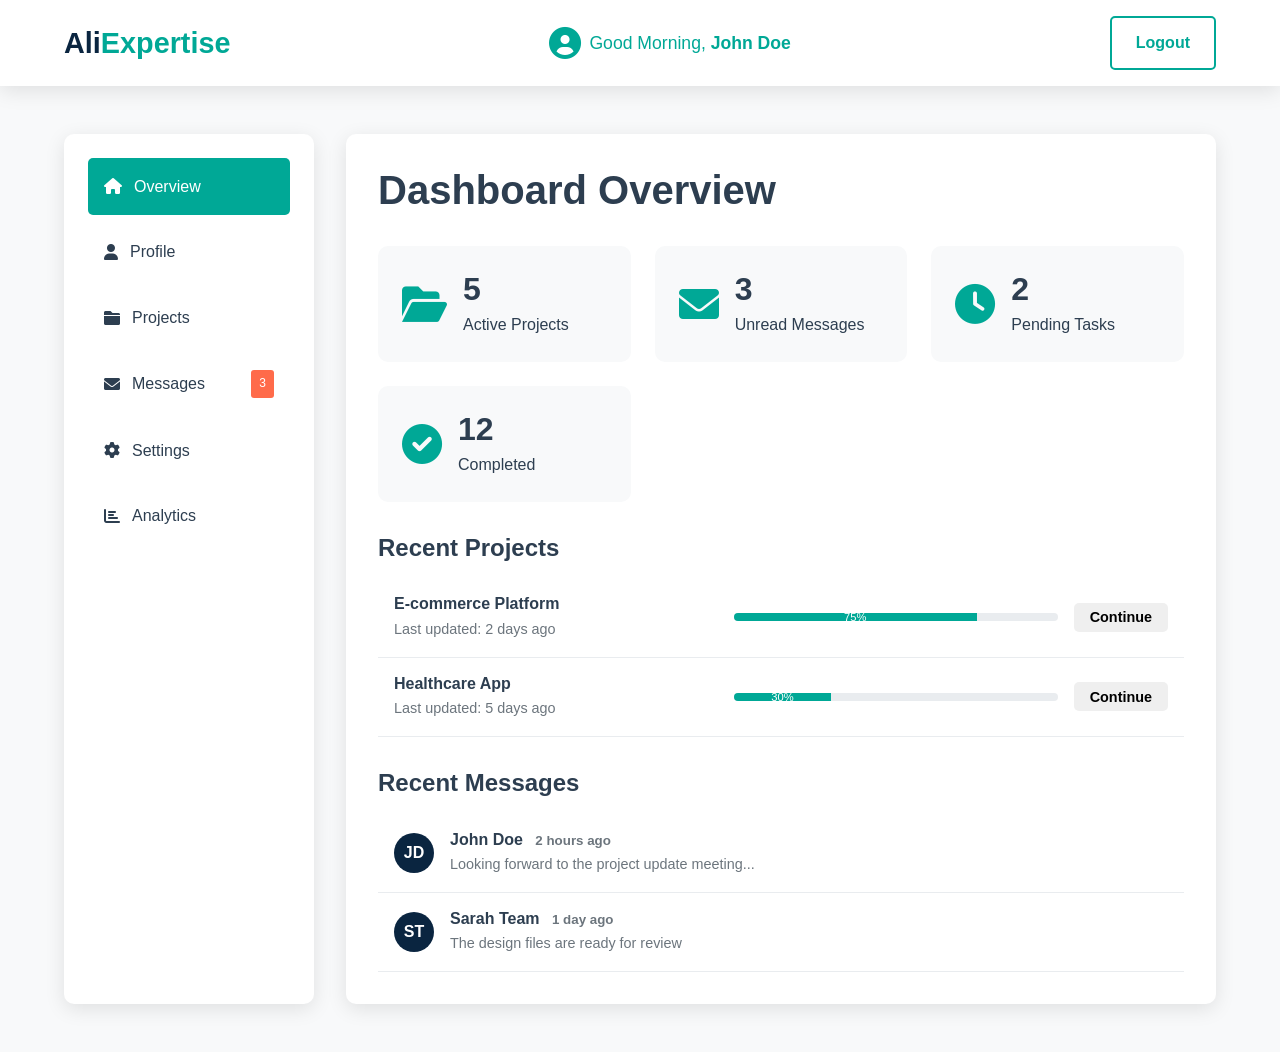
==== dashboard.html @ d77c8ced "Add files via upload" ====
<!DOCTYPE html>
<html lang="en">
<head>
    <meta charset="UTF-8">
    <meta name="viewport" content="width=device-width, initial-scale=1.0">
    <title>Dashboard - ethioExpertise</title>
    <link rel="stylesheet" href="css/style.css">
    <link rel="stylesheet" href="https://cdnjs.cloudflare.com/ajax/libs/font-awesome/6.0.0/css/all.min.css">
</head>
<body>
    <!-- Dashboard Navigation -->
    <nav class="navbar dashboard-nav">
        <div class="container">
            <div class="logo">
                <a href="index.html">Ali<span>Expertise</span></a>
            </div>
            <div class="welcome-user">
                <i class="fas fa-user-circle"></i>
                <span>Welcome, <strong id="displayName">John Doe</strong></span>
            </div>
            <div class="nav-buttons">
                <a href="login.html" class="btn btn-outline" onclick="logout()">Logout</a>
            </div>
        </div>
    </nav>

    <!-- Dashboard Section -->
    <section class="dashboard">
        <div class="container">
            <div class="dashboard-grid">
                <!-- Sidebar -->
                <div class="dashboard-sidebar">
                    <ul>
                        <li class="active" onclick="switchDashboardTab('overview')"><i class="fas fa-home"></i> Overview</li>
                        <li onclick="switchDashboardTab('profile')"><i class="fas fa-user"></i> Profile</li>
                        <li onclick="switchDashboardTab('projects')"><i class="fas fa-folder"></i> Projects</li>
                        <li onclick="switchDashboardTab('messages')"><i class="fas fa-envelope"></i> Messages <span class="badge">3</span></li>
                        <li onclick="switchDashboardTab('settings')"><i class="fas fa-cog"></i> Settings</li>
                        <li onclick="switchDashboardTab('analytics')"><i class="fas fa-chart-bar"></i> Analytics</li>
                    </ul>
                </div>

                <!-- Main Content -->
                <div class="dashboard-main">
                    <!-- Overview Tab -->
                    <div id="overview-tab" class="dashboard-tab active">
                        <h2>Dashboard Overview</h2>
                        
                        <div class="stats-cards">
                            <div class="stat-card">
                                <i class="fas fa-folder-open"></i>
                                <div>
                                    <h3>5</h3>
                                    <p>Active Projects</p>
                                </div>
                            </div>
                            <div class="stat-card">
                                <i class="fas fa-envelope"></i>
                                <div>
                                    <h3>3</h3>
                                    <p>Unread Messages</p>
                                </div>
                            </div>
                            <div class="stat-card">
                                <i class="fas fa-clock"></i>
                                <div>
                                    <h3>2</h3>
                                    <p>Pending Tasks</p>
                                </div>
                            </div>
                            <div class="stat-card">
                                <i class="fas fa-check-circle"></i>
                                <div>
                                    <h3>12</h3>
                                    <p>Completed</p>
                                </div>
                            </div>
                        </div>

                        <div class="recent-projects">
                            <h3>Recent Projects</h3>
                            <div class="project-item">
                                <div class="project-info">
                                    <h4>E-commerce Platform</h4>
                                    <p>Last updated: 2 days ago</p>
                                </div>
                                <div class="progress">
                                    <div class="progress-bar" style="width: 75%">75%</div>
                                </div>
                                <button class="btn btn-small">Continue</button>
                            </div>
                            <div class="project-item">
                                <div class="project-info">
                                    <h4>Healthcare App</h4>
                                    <p>Last updated: 5 days ago</p>
                                </div>
                                <div class="progress">
                                    <div class="progress-bar" style="width: 30%">30%</div>
                                </div>
                                <button class="btn btn-small">Continue</button>
                            </div>
                        </div>

                        <div class="recent-messages">
                            <h3>Recent Messages</h3>
                            <div class="message-item">
                                <div class="message-avatar">JD</div>
                                <div class="message-content">
                                    <h4>John Doe <small>2 hours ago</small></h4>
                                    <p>Looking forward to the project update meeting...</p>
                                </div>
                            </div>
                            <div class="message-item">
                                <div class="message-avatar">ST</div>
                                <div class="message-content">
                                    <h4>Sarah Team <small>1 day ago</small></h4>
                                    <p>The design files are ready for review</p>
                                </div>
                            </div>
                        </div>
                    </div>

                    <!-- Profile Tab -->
                    <div id="profile-tab" class="dashboard-tab">
                        <h2>My Profile</h2>
                        <div class="profile-form">
                            <div class="form-group">
                                <label>Full Name</label>
                                <input type="text" value="John Doe" readonly>
                            </div>
                            <div class="form-group">
                                <label>Email</label>
                                <input type="email" value="john.doe@example.com" readonly>
                            </div>
                            <div class="form-group">
                                <label>Company</label>
                                <input type="text" value="TechStart Inc.">
                            </div>
                            <div class="form-group">
                                <label>Phone</label>
                                <input type="tel" value="+1 234 567 890">
                            </div>
                            <button class="btn btn-primary">Update Profile</button>
                        </div>
                    </div>
                </div>
            </div>
        </div>
    </section>

    <script src="js/main.js"></script>
</body>
</html>
---- css/style.css ----
/* ===== RESET & BASE ===== */
* {
    margin: 0;
    padding: 0;
    box-sizing: border-box;
}

:root {
    --primary: #0A2540;
    --secondary: #00A896;
    --accent: #FF6B4A;
    --light: #F8F9FA;
    --dark: #2D3E50;
    --white: #FFFFFF;
    --gray: #6C757D;
    --light-gray: #E9ECEF;
    --shadow: 0 5px 20px rgba(0,0,0,0.1);
    --transition: all 0.3s ease;
}

body {
    font-family: 'Segoe UI', Tahoma, Geneva, Verdana, sans-serif;
    color: var(--dark);
    line-height: 1.6;
    overflow-x: hidden;
}

.container {
    width: 90%;
    max-width: 1200px;
    margin: 0 auto;
}

/* ===== TYPOGRAPHY ===== */
h1, h2, h3, h4 {
    font-weight: 700;
    line-height: 1.2;
}

h1 { font-size: 3rem; }
h2 { font-size: 2.5rem; margin-bottom: 1.5rem; }
h3 { font-size: 1.5rem; margin-bottom: 1rem; }

span {
    color: var(--secondary);
}

.section-header {
    text-align: center;
    margin-bottom: 3rem;
}

.section-header p {
    color: var(--gray);
    font-size: 1.1rem;
}

/* ===== BUTTONS ===== */
.btn {
    display: inline-block;
    padding: 0.75rem 1.5rem;
    border-radius: 5px;
    text-decoration: none;
    font-weight: 600;
    transition: var(--transition);
    cursor: pointer;
    border: none;
    font-size: 1rem;
}

.btn-primary {
    background: var(--secondary);
    color: var(--white);
}

.btn-primary:hover {
    background: #008f7a;
    transform: translateY(-2px);
}

.btn-outline {
    border: 2px solid var(--secondary);
    color: var(--secondary);
    background: transparent;
}

.btn-outline:hover {
    background: var(--secondary);
    color: var(--white);
}

.btn-large {
    padding: 1rem 2rem;
    font-size: 1.1rem;
}

.btn-block {
    width: 100%;
    text-align: center;
}

.btn-small {
    padding: 0.4rem 1rem;
    font-size: 0.9rem;
}

/* ===== NAVIGATION ===== */
.navbar {
    background: var(--primary);
    padding: 1rem 0;
    position: sticky;
    top: 0;
    z-index: 1000;
    box-shadow: var(--shadow);
}

.navbar .container {
    display: flex;
    justify-content: space-between;
    align-items: center;
}

.logo a {
    color: var(--white);
    text-decoration: none;
    font-size: 1.8rem;
    font-weight: 700;
}

.logo span {
    color: var(--secondary);
}

.nav-menu {
    display: flex;
    list-style: none;
    gap: 2rem;
}

.nav-menu a {
    color: var(--white);
    text-decoration: none;
    font-weight: 500;
    transition: var(--transition);
}

.nav-menu a:hover,
.nav-menu a.active {
    color: var(--secondary);
}

.nav-buttons {
    display: flex;
    gap: 1rem;
}

.hamburger {
    display: none;
    flex-direction: column;
    cursor: pointer;
}

.hamburger span {
    width: 25px;
    height: 3px;
    background: var(--white);
    margin: 2px 0;
    transition: var(--transition);
}

/* ===== HERO SECTION ===== */
.hero {
    padding: 4rem 0;
    background: linear-gradient(135deg, #f5f7fa 0%, #c3cfe2 100%);
}

.hero .container {
    display: grid;
    grid-template-columns: 1fr 1fr;
    gap: 4rem;
    align-items: center;
}

.hero-content h1 {
    margin-bottom: 1.5rem;
}

.hero-content p {
    font-size: 1.2rem;
    color: var(--gray);
    margin-bottom: 2rem;
}

.hero-buttons {
    display: flex;
    gap: 1rem;
}

.hero-image {
    position: relative;
    height: 400px;
}

.shape {
    width: 300px;
    height: 300px;
    background: linear-gradient(135deg, var(--secondary), var(--primary));
    border-radius: 30% 70% 70% 30% / 30% 30% 70% 70%;
    animation: float 6s ease-in-out infinite;
}

@keyframes float {
    0%, 100% { transform: translateY(0) rotate(0deg); }
    50% { transform: translateY(-20px) rotate(5deg); }
}

/* ===== SERVICES SECTION ===== */
.services {
    padding: 5rem 0;
    background: var(--white);
}

.services-grid {
    display: grid;
    grid-template-columns: repeat(auto-fit, minmax(250px, 1fr));
    gap: 2rem;
}

.service-card {
    background: var(--white);
    padding: 2rem;
    border-radius: 10px;
    box-shadow: var(--shadow);
    transition: var(--transition);
    text-align: center;
}

.service-card:hover {
    transform: translateY(-10px);
}

.service-card .icon {
    width: 70px;
    height: 70px;
    background: var(--secondary);
    color: var(--white);
    border-radius: 50%;
    display: flex;
    align-items: center;
    justify-content: center;
    margin: 0 auto 1.5rem;
    font-size: 1.8rem;
}

.service-card h3 {
    margin-bottom: 1rem;
}

.service-card p {
    color: var(--gray);
    margin-bottom: 1.5rem;
}

.read-more {
    color: var(--secondary);
    text-decoration: none;
    font-weight: 600;
    display: inline-flex;
    align-items: center;
    gap: 0.5rem;
}

/* ===== FEATURED PROJECTS ===== */
.featured-projects {
    padding: 5rem 0;
    background: var(--light);
}

.projects-grid {
    display: grid;
    grid-template-columns: repeat(auto-fit, minmax(300px, 1fr));
    gap: 2rem;
}

.project-card {
    height: 300px;
    border-radius: 10px;
    overflow: hidden;
    position: relative;
    cursor: pointer;
}

.project-image {
    width: 100%;
    height: 100%;
    position: relative;
}

.overlay {
    position: absolute;
    top: 0;
    left: 0;
    width: 100%;
    height: 100%;
    background: rgba(10, 37, 64, 0.9);
    display: flex;
    flex-direction: column;
    justify-content: center;
    align-items: center;
    color: var(--white);
    opacity: 0;
    transition: var(--transition);
    padding: 2rem;
    text-align: center;
}

.project-card:hover .overlay {
    opacity: 1;
}

/* ===== TESTIMONIALS ===== */
.testimonials {
    padding: 5rem 0;
    background: var(--white);
}

.testimonials-slider {
    max-width: 800px;
    margin: 0 auto;
    position: relative;
}

.testimonial-card {
    display: none;
    text-align: center;
    padding: 2rem;
}

.testimonial-card.active {
    display: block;
    animation: fadeIn 0.5s ease;
}

@keyframes fadeIn {
    from { opacity: 0; transform: translateY(20px); }
    to { opacity: 1; transform: translateY(0); }
}

.quote {
    font-size: 3rem;
    color: var(--secondary);
    margin-bottom: 1rem;
}

.testimonial-card p {
    font-size: 1.2rem;
    font-style: italic;
    margin-bottom: 2rem;
}

.client {
    display: flex;
    align-items: center;
    justify-content: center;
    gap: 1rem;
}

.client-avatar {
    width: 60px;
    height: 60px;
    background: var(--primary);
    color: var(--white);
    border-radius: 50%;
    display: flex;
    align-items: center;
    justify-content: center;
    font-weight: 700;
    font-size: 1.2rem;
}

.client-info h4 {
    margin-bottom: 0.2rem;
}

.client-info p {
    margin: 0;
    font-size: 0.9rem;
}

.slider-dots {
    text-align: center;
    margin-top: 2rem;
}

.dot {
    display: inline-block;
    width: 12px;
    height: 12px;
    background: var(--light-gray);
    border-radius: 50%;
    margin: 0 5px;
    cursor: pointer;
    transition: var(--transition);
}

.dot.active {
    background: var(--secondary);
    transform: scale(1.3);
}

/* ===== FOOTER ===== */
footer {
    background: var(--primary);
    color: var(--white);
    padding: 4rem 0 2rem;
}

.footer-content {
    display: grid;
    grid-template-columns: repeat(auto-fit, minmax(200px, 1fr));
    gap: 3rem;
    margin-bottom: 3rem;
}

.footer-section h3,
.footer-section h4 {
    color: var(--white);
    margin-bottom: 1.5rem;
}

.footer-section p {
    color: var(--light-gray);
    margin-bottom: 1.5rem;
}

.social-links {
    display: flex;
    gap: 1rem;
}

.social-links a {
    color: var(--white);
    font-size: 1.2rem;
    transition: var(--transition);
}

.social-links a:hover {
    color: var(--secondary);
    transform: translateY(-3px);
}

.footer-section ul {
    list-style: none;
}

.footer-section ul li {
    margin-bottom: 0.75rem;
}

.footer-section ul a {
    color: var(--light-gray);
    text-decoration: none;
    transition: var(--transition);
}

.footer-section ul a:hover {
    color: var(--secondary);
    padding-left: 5px;
}

.contact-info li {
    display: flex;
    align-items: center;
    gap: 0.75rem;
    color: var(--light-gray);
}

.footer-bottom {
    text-align: center;
    padding-top: 2rem;
    border-top: 1px solid rgba(255,255,255,0.1);
    color: var(--light-gray);
}

/* ===== AUTH PAGES (LOGIN/SIGNUP) ===== */
.auth-section {
    min-height: 80vh;
    display: flex;
    align-items: center;
    padding: 4rem 0;
    background: linear-gradient(135deg, #667eea 0%, #764ba2 100%);
}

.auth-container {
    max-width: 500px;
    margin: 0 auto;
    background: var(--white);
    border-radius: 10px;
    box-shadow: var(--shadow);
    overflow: hidden;
}

.auth-tabs {
    display: flex;
    border-bottom: 1px solid var(--light-gray);
}

.tab-btn {
    flex: 1;
    padding: 1rem;
    background: none;
    border: none;
    font-size: 1.1rem;
    font-weight: 600;
    cursor: pointer;
    transition: var(--transition);
}

.tab-btn.active {
    background: var(--secondary);
    color: var(--white);
}

.auth-form {
    padding: 2rem;
    display: none;
}

.auth-form.active {
    display: block;
}

.auth-form h2 {
    text-align: center;
    margin-bottom: 0.5rem;
}

.auth-form p {
    text-align: center;
    color: var(--gray);
    margin-bottom: 2rem;
}

.form-group {
    margin-bottom: 1.5rem;
}

.form-group label {
    display: block;
    margin-bottom: 0.5rem;
    font-weight: 500;
}

.form-group input,
.form-group textarea,
.form-group select {
    width: 100%;
    padding: 0.75rem;
    border: 1px solid var(--light-gray);
    border-radius: 5px;
    font-size: 1rem;
    transition: var(--transition);
}

.form-group input:focus,
.form-group textarea:focus {
    outline: none;
    border-color: var(--secondary);
}

.password-input {
    position: relative;
}

.toggle-password {
    position: absolute;
    right: 1rem;
    top: 50%;
    transform: translateY(-50%);
    cursor: pointer;
    color: var(--gray);
}

.form-options {
    display: flex;
    justify-content: space-between;
    align-items: center;
    margin-bottom: 1.5rem;
}

.checkbox {
    display: flex;
    align-items: center;
    gap: 0.5rem;
    cursor: pointer;
}

.forgot-link {
    color: var(--secondary);
    text-decoration: none;
}

.social-login {
    margin-top: 2rem;
    text-align: center;
}

.social-login p {
    margin-bottom: 1rem;
    position: relative;
}

.social-login p::before,
.social-login p::after {
    content: '';
    position: absolute;
    top: 50%;
    width: 30%;
    height: 1px;
    background: var(--light-gray);
}

.social-login p::before {
    left: 0;
}

.social-login p::after {
    right: 0;
}

.social-buttons {
    display: flex;
    gap: 1rem;
}

.social-btn {
    flex: 1;
    padding: 0.75rem;
    border-radius: 5px;
    text-decoration: none;
    color: var(--white);
    display: flex;
    align-items: center;
    justify-content: center;
    gap: 0.5rem;
    transition: var(--transition);
}

.social-btn.google { background: #DB4437; }
.social-btn.facebook { background: #4267B2; }
.social-btn.linkedin { background: #0077B5; }

.social-btn:hover {
    opacity: 0.9;
    transform: translateY(-2px);
}

/* ===== CONTACT PAGE ===== */
.page-header {
    background: linear-gradient(135deg, var(--primary), var(--dark));
    color: var(--white);
    padding: 4rem 0;
    text-align: center;
}

.page-header h1 {
    margin-bottom: 1rem;
}

.contact-section {
    padding: 5rem 0;
}

.contact-grid {
    display: grid;
    grid-template-columns: 1fr 1fr;
    gap: 3rem;
    margin-bottom: 3rem;
}

.contact-form {
    background: var(--white);
    padding: 2rem;
    border-radius: 10px;
    box-shadow: var(--shadow);
}

.contact-info .info-card {
    display: flex;
    align-items: center;
    gap: 1.5rem;
    padding: 1.5rem;
    background: var(--white);
    border-radius: 10px;
    margin-bottom: 1rem;
    box-shadow: var(--shadow);
}

.info-card i {
    font-size: 2rem;
    color: var(--secondary);
}

.info-card h3 {
    margin-bottom: 0.25rem;
}

.info-card p {
    color: var(--gray);
}

.social-info {
    margin-top: 2rem;
}

.social-info .social-links {
    gap: 1rem;
}

.social-info .social-links a {
    width: 40px;
    height: 40px;
    background: var(--secondary);
    color: var(--white);
    border-radius: 50%;
    display: flex;
    align-items: center;
    justify-content: center;
    font-size: 1.2rem;
}

.map-section {
    margin-top: 3rem;
}

.map-section h2 {
    margin-bottom: 1.5rem;
}

.map-container {
    border-radius: 10px;
    overflow: hidden;
    box-shadow: var(--shadow);
}

/* ===== FAQ SECTION ===== */
.faq {
    padding: 5rem 0;
    background: var(--light);
}

.faq-grid {
    max-width: 800px;
    margin: 0 auto;
}

.faq-item {
    background: var(--white);
    border-radius: 5px;
    margin-bottom: 1rem;
    box-shadow: var(--shadow);
    overflow: hidden;
}

.faq-question {
    padding: 1.5rem;
    display: flex;
    justify-content: space-between;
    align-items: center;
    cursor: pointer;
    transition: var(--transition);
}

.faq-question:hover {
    background: var(--light-gray);
}

.faq-question h3 {
    margin: 0;
}

.faq-answer {
    padding: 0 1.5rem;
    max-height: 0;
    overflow: hidden;
    transition: var(--transition);
}

.faq-item.active .faq-answer {
    padding: 1.5rem;
    max-height: 200px;
    border-top: 1px solid var(--light-gray);
}

.faq-item.active .fa-chevron-down {
    transform: rotate(180deg);
}

/* ===== DASHBOARD ===== */
.dashboard {
    padding: 3rem 0;
    background: var(--light);
    min-height: 80vh;
}

.dashboard-nav {
    background: var(--white);
    box-shadow: var(--shadow);
}

.dashboard-nav .logo a {
    color: var(--primary);
}

.welcome-user {
    display: flex;
    align-items: center;
    gap: 0.5rem;
    font-size: 1.1rem;
}

.welcome-user i {
    font-size: 2rem;
    color: var(--secondary);
}

.dashboard-grid {
    display: grid;
    grid-template-columns: 250px 1fr;
    gap: 2rem;
}

.dashboard-sidebar {
    background: var(--white);
    border-radius: 10px;
    padding: 1.5rem;
    box-shadow: var(--shadow);
}

.dashboard-sidebar ul {
    list-style: none;
}

.dashboard-sidebar li {
    padding: 1rem;
    border-radius: 5px;
    margin-bottom: 0.5rem;
    cursor: pointer;
    display: flex;
    align-items: center;
    gap: 0.75rem;
    transition: var(--transition);
}

.dashboard-sidebar li:hover,
.dashboard-sidebar li.active {
    background: var(--secondary);
    color: var(--white);
}

.badge {
    background: var(--accent);
    color: var(--white);
    padding: 0.25rem 0.5rem;
    border-radius: 3px;
    font-size: 0.75rem;
    margin-left: auto;
}

.dashboard-main {
    background: var(--white);
    border-radius: 10px;
    padding: 2rem;
    box-shadow: var(--shadow);
}

.dashboard-tab {
    display: none;
}

.dashboard-tab.active {
    display: block;
}

.stats-cards {
    display: grid;
    grid-template-columns: repeat(auto-fit, minmax(200px, 1fr));
    gap: 1.5rem;
    margin: 2rem 0;
}

.stat-card {
    background: var(--light);
    padding: 1.5rem;
    border-radius: 10px;
    display: flex;
    align-items: center;
    gap: 1rem;
}

.stat-card i {
    font-size: 2.5rem;
    color: var(--secondary);
}

.stat-card h3 {
    font-size: 2rem;
    margin-bottom: 0.25rem;
}

.recent-projects,
.recent-messages {
    margin-top: 2rem;
}

.project-item {
    display: flex;
    align-items: center;
    gap: 1rem;
    padding: 1rem;
    border-bottom: 1px solid var(--light-gray);
}

.project-info {
    flex: 1;
}

.project-info h4 {
    margin-bottom: 0.25rem;
}

.project-info p {
    color: var(--gray);
    font-size: 0.9rem;
}

.progress {
    flex: 1;
    height: 8px;
    background: var(--light-gray);
    border-radius: 4px;
    overflow: hidden;
}

.progress-bar {
    height: 100%;
    background: var(--secondary);
    color: white;
    font-size: 0.7rem;
    line-height: 8px;
    text-align: center;
}

.message-item {
    display: flex;
    align-items: center;
    gap: 1rem;
    padding: 1rem;
    border-bottom: 1px solid var(--light-gray);
}

.message-avatar {
    width: 40px;
    height: 40px;
    background: var(--primary);
    color: var(--white);
    border-radius: 50%;
    display: flex;
    align-items: center;
    justify-content: center;
    font-weight: 700;
}

.message-content {
    flex: 1;
}

.message-content h4 {
    margin-bottom: 0.25rem;
    font-size: 1rem;
}

.message-content small {
    color: var(--gray);
    margin-left: 0.5rem;
}

.message-content p {
    color: var(--gray);
    font-size: 0.9rem;
}

/* ===== RESPONSIVE DESIGN ===== */
@media (max-width: 992px) {
    h1 { font-size: 2.5rem; }
    h2 { font-size: 2rem; }
    
    .hero .container {
        grid-template-columns: 1fr;
        text-align: center;
    }
    
    .hero-buttons {
        justify-content: center;
    }
    
    .hero-image {
        display: none;
    }
}

@media (max-width: 768px) {
    .nav-menu,
    .nav-buttons {
        display: none;
    }
    
    .hamburger {
        display: flex;
    }
    
    .nav-menu.active {
        display: flex;
        flex-direction: column;
        position: absolute;
        top: 100%;
        left: 0;
        width: 100%;
        background: var(--primary);
        padding: 2rem;
        text-align: center;
    }
    
    .contact-grid {
        grid-template-columns: 1fr;
    }
    
    .dashboard-grid {
        grid-template-columns: 1fr;
    }
    
    .footer-content {
        grid-template-columns: 1fr;
        text-align: center;
    }
    
    .social-links {
        justify-content: center;
    }
}

@media (max-width: 576px) {
    h1 { font-size: 2rem; }
    h2 { font-size: 1.5rem; }
    
    .hero-buttons {
        flex-direction: column;
    }
    
    .services-grid {
        grid-template-columns: 1fr;
    }
}
/* ===== SERVICES PAGE ADDITIONAL STYLES ===== */

.services-overview {
    padding: 5rem 0;
    background: var(--white);
}

.services-intro {
    text-align: center;
    max-width: 800px;
    margin: 0 auto 4rem;
}

.services-intro p {
    font-size: 1.2rem;
    color: var(--gray);
}

.services-detailed-grid {
    display: flex;
    flex-direction: column;
    gap: 3rem;
}

.service-detailed-card {
    display: grid;
    grid-template-columns: 120px 1fr;
    gap: 2rem;
    padding: 2rem;
    background: var(--light);
    border-radius: 10px;
    transition: var(--transition);
}

.service-detailed-card:hover {
    transform: translateX(10px);
    box-shadow: var(--shadow);
}

.service-icon-large {
    width: 120px;
    height: 120px;
    background: var(--secondary);
    color: var(--white);
    border-radius: 50%;
    display: flex;
    align-items: center;
    justify-content: center;
    font-size: 3rem;
}

.service-tags {
    display: flex;
    flex-wrap: wrap;
    gap: 0.5rem;
    margin: 1rem 0;
}

.service-tags span {
    background: var(--primary);
    color: var(--white);
    padding: 0.25rem 1rem;
    border-radius: 20px;
    font-size: 0.9rem;
}

.service-features {
    list-style: none;
    margin: 1.5rem 0;
    display: grid;
    grid-template-columns: repeat(auto-fit, minmax(200px, 1fr));
    gap: 0.75rem;
}

.service-features li {
    display: flex;
    align-items: center;
    gap: 0.5rem;
    color: var(--gray);
}

.service-features i {
    color: var(--secondary);
    font-size: 0.9rem;
}

/* Process Section */
.process-section {
    padding: 5rem 0;
    background: var(--light);
}

.process-steps {
    display: grid;
    grid-template-columns: repeat(auto-fit, minmax(300px, 1fr));
    gap: 2rem;
    margin-top: 3rem;
}

.process-step {
    display: flex;
    align-items: flex-start;
    gap: 1.5rem;
    background: var(--white);
    padding: 2rem;
    border-radius: 10px;
    box-shadow: var(--shadow);
}

.step-number {
    width: 50px;
    height: 50px;
    background: var(--secondary);
    color: var(--white);
    border-radius: 50%;
    display: flex;
    align-items: center;
    justify-content: center;
    font-size: 1.5rem;
    font-weight: 700;
    flex-shrink: 0;
}

.step-content h3 {
    margin-bottom: 0.5rem;
}

.step-content p {
    color: var(--gray);
    margin: 0;
}

/* Pricing Section */
.pricing-section {
    padding: 5rem 0;
    background: var(--white);
}

.pricing-grid {
    display: grid;
    grid-template-columns: repeat(auto-fit, minmax(280px, 1fr));
    gap: 2rem;
    margin-top: 3rem;
}

.pricing-card {
    background: var(--white);
    border: 1px solid var(--light-gray);
    border-radius: 10px;
    padding: 2rem;
    text-align: center;
    transition: var(--transition);
    position: relative;
}

.pricing-card:hover {
    transform: translateY(-10px);
    box-shadow: var(--shadow);
    border-color: transparent;
}

.pricing-card.popular {
    border: 2px solid var(--secondary);
    transform: scale(1.05);
}

.popular-badge {
    position: absolute;
    top: -12px;
    left: 50%;
    transform: translateX(-50%);
    background: var(--secondary);
    color: var(--white);
    padding: 0.25rem 1rem;
    border-radius: 20px;
    font-size: 0.9rem;
    font-weight: 600;
}

.price {
    font-size: 3rem;
    font-weight: 700;
    color: var(--primary);
    margin: 1rem 0;
}

.price-period {
    color: var(--gray);
    margin-bottom: 1.5rem;
}

.price-features {
    list-style: none;
    margin: 2rem 0;
    text-align: left;
}

.price-features li {
    margin-bottom: 0.75rem;
    display: flex;
    align-items: center;
    gap: 0.5rem;
}

.price-features i {
    width: 20px;
}

.price-features .fa-check {
    color: var(--secondary);
}

.price-features .fa-times {
    color: var(--accent);
}

/* CTA Section */
.cta-section {
    padding: 5rem 0;
    background: linear-gradient(135deg, var(--primary), var(--dark));
    color: var(--white);
    text-align: center;
}

.cta-section h2 {
    color: var(--white);
    margin-bottom: 1rem;
}

.cta-section p {
    font-size: 1.2rem;
    margin-bottom: 2rem;
    opacity: 0.9;
}

.cta-section .btn {
    background: var(--white);
    color: var(--primary);
}

.cta-section .btn:hover {
    background: var(--secondary);
    color: var(--white);
}

/* Responsive for services page */
@media (max-width: 768px) {
    .service-detailed-card {
        grid-template-columns: 1fr;
        text-align: center;
    }
    
    .service-icon-large {
        margin: 0 auto;
    }
    
    .service-features {
        grid-template-columns: 1fr;
    }
    
    .pricing-card.popular {
        transform: scale(1);
    }
    
    .process-step {
        flex-direction: column;
        align-items: center;
        text-align: center;
    }
}
/* ===== PORTFOLIO PAGE ADDITIONAL STYLES ===== */

.portfolio-section {
    padding: 5rem 0;
    background: var(--white);
}

/* Filter Buttons */
.portfolio-filter {
    display: flex;
    justify-content: center;
    flex-wrap: wrap;
    gap: 1rem;
    margin-bottom: 3rem;
}

.filter-btn {
    padding: 0.75rem 1.5rem;
    border: 2px solid var(--light-gray);
    background: transparent;
    color: var(--dark);
    font-weight: 600;
    border-radius: 30px;
    cursor: pointer;
    transition: var(--transition);
}

.filter-btn:hover,
.filter-btn.active {
    background: var(--secondary);
    color: var(--white);
    border-color: var(--secondary);
}

/* Portfolio Grid */
.portfolio-grid {
    display: grid;
    grid-template-columns: repeat(auto-fill, minmax(350px, 1fr));
    gap: 2rem;
    margin-bottom: 3rem;
}

.portfolio-item {
    position: relative;
    border-radius: 10px;
    overflow: hidden;
    box-shadow: var(--shadow);
    transition: var(--transition);
}

.portfolio-item:hover {
    transform: translateY(-5px);
}

.portfolio-image {
    position: relative;
    width: 100%;
    height: 300px;
    overflow: hidden;
}

.portfolio-image img {
    width: 100%;
    height: 100%;
    object-fit: cover;
    transition: transform 0.5s ease;
}

.portfolio-item:hover .portfolio-image img {
    transform: scale(1.1);
}

.portfolio-overlay {
    position: absolute;
    top: 0;
    left: 0;
    width: 100%;
    height: 100%;
    background: rgba(10, 37, 64, 0.95);
    display: flex;
    flex-direction: column;
    justify-content: center;
    align-items: center;
    color: var(--white);
    opacity: 0;
    transition: var(--transition);
    padding: 2rem;
    text-align: center;
}

.portfolio-item:hover .portfolio-overlay {
    opacity: 1;
}

.portfolio-overlay h3 {
    color: var(--white);
    margin-bottom: 0.5rem;
    font-size: 1.5rem;
}

.portfolio-overlay p {
    color: var(--secondary);
    margin-bottom: 1.5rem;
    font-weight: 600;
}

.portfolio-links {
    display: flex;
    gap: 1rem;
}

.portfolio-links .btn {
    padding: 0.5rem 1rem;
    font-size: 0.9rem;
}

/* Featured Project */
.featured-project {
    padding: 5rem 0;
    background: var(--light);
}

.featured-card {
    display: grid;
    grid-template-columns: 1fr 1fr;
    gap: 3rem;
    background: var(--white);
    border-radius: 10px;
    overflow: hidden;
    box-shadow: var(--shadow);
}

.featured-image {
    height: 100%;
    min-height: 400px;
}

.featured-image img {
    width: 100%;
    height: 100%;
    object-fit: cover;
}

.featured-content {
    padding: 3rem;
}

.featured-tags {
    display: flex;
    flex-wrap: wrap;
    gap: 0.5rem;
    margin: 1rem 0;
}

.featured-tags span {
    background: var(--secondary);
    color: var(--white);
    padding: 0.25rem 1rem;
    border-radius: 20px;
    font-size: 0.9rem;
}

.featured-features {
    list-style: none;
    margin: 2rem 0;
    display: grid;
    grid-template-columns: repeat(auto-fit, minmax(200px, 1fr));
    gap: 1rem;
}

.featured-features li {
    display: flex;
    align-items: center;
    gap: 0.5rem;
    color: var(--gray);
}

.featured-features i {
    color: var(--secondary);
}

/* Project Stats */
.project-stats {
    padding: 4rem 0;
    background: var(--primary);
    color: var(--white);
}

.project-stats .stats-grid {
    display: grid;
    grid-template-columns: repeat(auto-fit, minmax(200px, 1fr));
    gap: 2rem;
    text-align: center;
}

.stat-box .stat-number {
    font-size: 3rem;
    font-weight: 700;
    color: var(--secondary);
    margin-bottom: 0.5rem;
}

.stat-box p {
    font-size: 1.1rem;
    opacity: 0.9;
}

/* Modal Styles */
.modal {
    display: none;
    position: fixed;
    z-index: 2000;
    left: 0;
    top: 0;
    width: 100%;
    height: 100%;
    background-color: rgba(0,0,0,0.8);
    overflow-y: auto;
}

.modal-content {
    background-color: var(--white);
    margin: 5% auto;
    padding: 2rem;
    border-radius: 10px;
    width: 80%;
    max-width: 800px;
    position: relative;
    animation: modalSlideIn 0.3s ease;
}

@keyframes modalSlideIn {
    from {
        transform: translateY(-50px);
        opacity: 0;
    }
    to {
        transform: translateY(0);
        opacity: 1;
    }
}

.close-modal {
    position: absolute;
    right: 1.5rem;
    top: 1rem;
    font-size: 2rem;
    font-weight: bold;
    color: var(--gray);
    cursor: pointer;
    transition: var(--transition);
}

.close-modal:hover {
    color: var(--accent);
}

.modal-body {
    margin-top: 1.5rem;
}

.modal-body img {
    width: 100%;
    border-radius: 10px;
    margin-bottom: 1.5rem;
}

.modal-body h2 {
    color: var(--primary);
    margin-bottom: 1rem;
}

.modal-info {
    display: grid;
    grid-template-columns: repeat(auto-fit, minmax(150px, 1fr));
    gap: 1rem;
    margin: 1.5rem 0;
    padding: 1.5rem;
    background: var(--light);
    border-radius: 10px;
}

.modal-info-item {
    text-align: center;
}

.modal-info-item i {
    font-size: 1.5rem;
    color: var(--secondary);
    margin-bottom: 0.5rem;
}

.modal-info-item h4 {
    font-size: 1rem;
    color: var(--gray);
    margin-bottom: 0.25rem;
}

.modal-info-item p {
    font-weight: 600;
    color: var(--primary);
}

/* Responsive for portfolio */
@media (max-width: 992px) {
    .featured-card {
        grid-template-columns: 1fr;
    }
    
    .featured-image {
        min-height: 300px;
    }
}

@media (max-width: 768px) {
    .portfolio-grid {
        grid-template-columns: repeat(auto-fill, minmax(280px, 1fr));
    }
    
    .portfolio-filter {
        flex-direction: column;
        align-items: stretch;
    }
    
    .filter-btn {
        width: 100%;
    }
    
    .modal-content {
        width: 95%;
        margin: 10% auto;
        padding: 1.5rem;
    }
}

@media (max-width: 576px) {
    .portfolio-links {
        flex-direction: column;
    }
    
    .featured-content {
        padding: 1.5rem;
    }
}
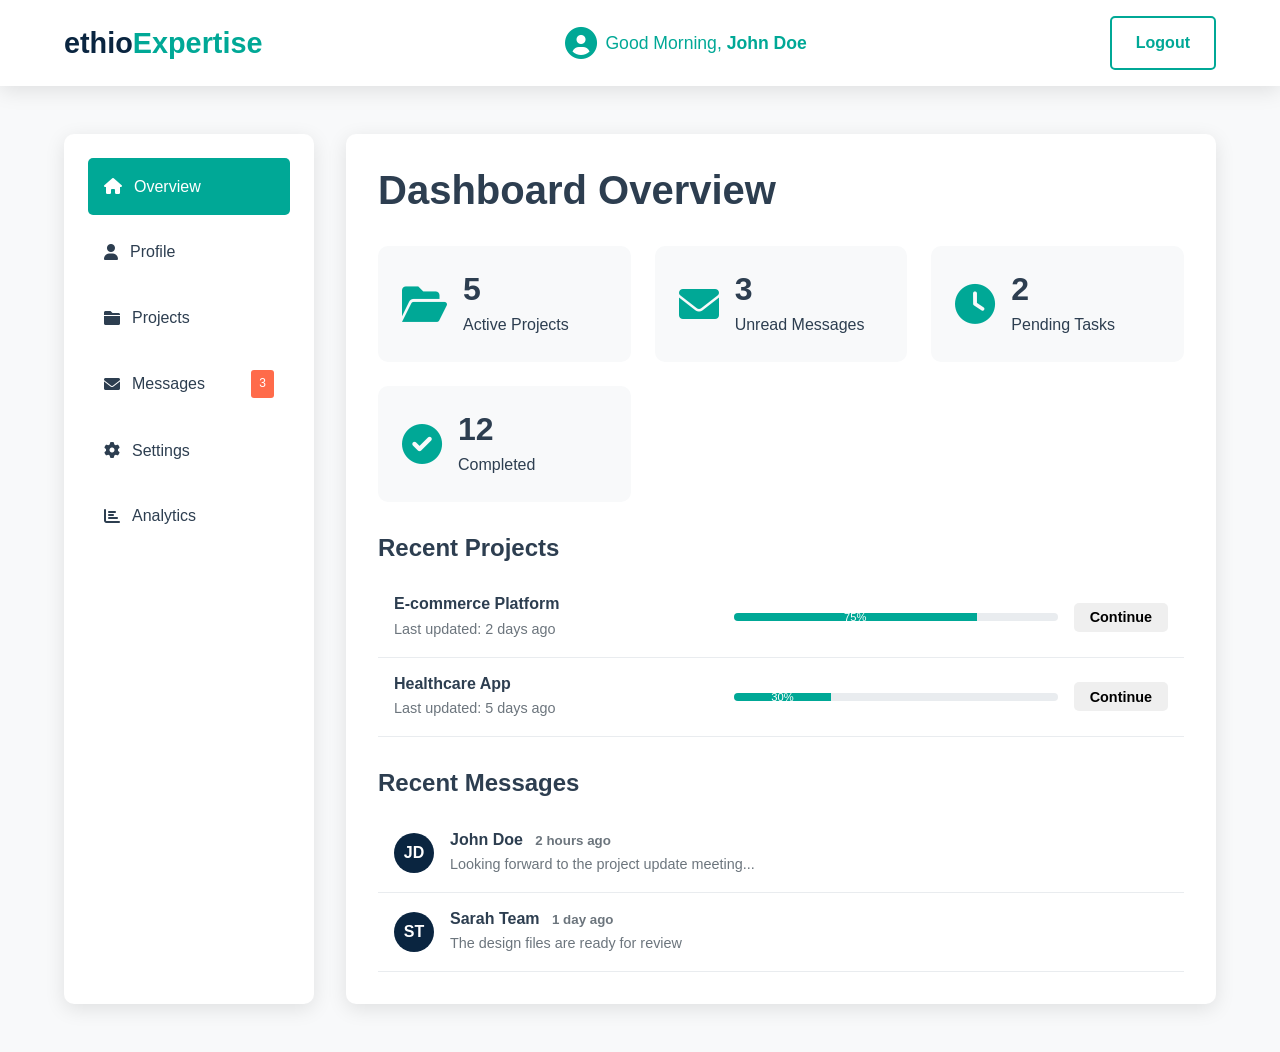
==== commit e94d3059: "Update dashboard.html" ====
--- a/dashboard.html
+++ b/dashboard.html
@@ -12,11 +12,11 @@
     <nav class="navbar dashboard-nav">
         <div class="container">
             <div class="logo">
-                <a href="index.html">Ali<span>Expertise</span></a>
+                <a href="index.html">ethio<span>Expertise</span></a>
             </div>
             <div class="welcome-user">
                 <i class="fas fa-user-circle"></i>
-                <span>Welcome, <strong id="displayName">John Doe</strong></span>
+                <span>Welcome, <strong id="displayName">berketa</strong></span>
             </div>
             <div class="nav-buttons">
                 <a href="login.html" class="btn btn-outline" onclick="logout()">Logout</a>
@@ -150,4 +150,4 @@
 
     <script src="js/main.js"></script>
 </body>
-</html>+</html>
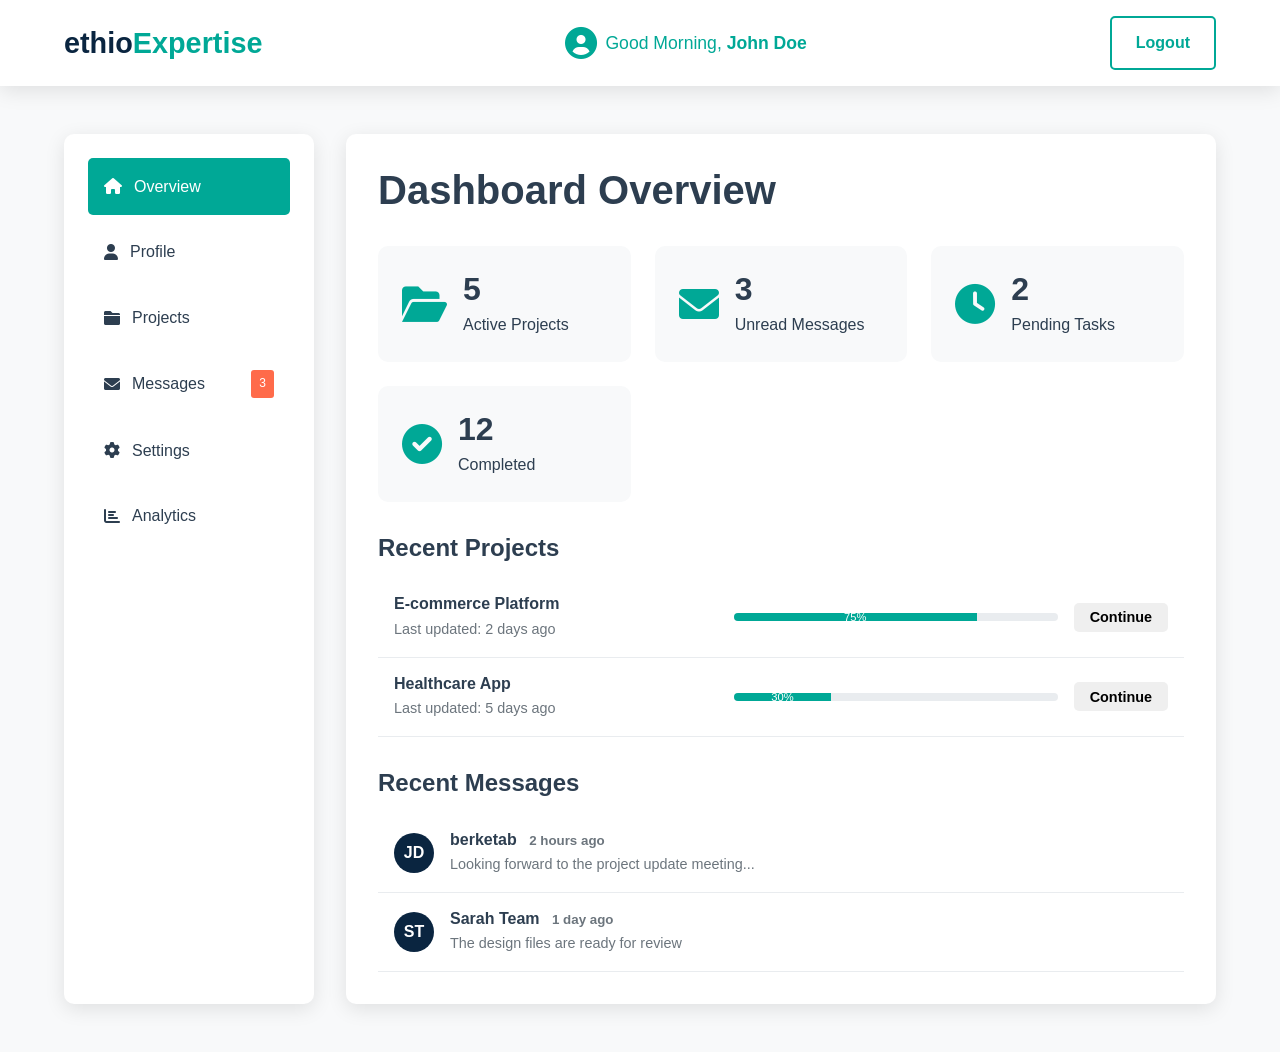
==== commit abea733d: "Update dashboard.html" ====
--- a/dashboard.html
+++ b/dashboard.html
@@ -106,7 +106,7 @@
                             <div class="message-item">
                                 <div class="message-avatar">JD</div>
                                 <div class="message-content">
-                                    <h4>John Doe <small>2 hours ago</small></h4>
+                                    <h4>berketab <small>2 hours ago</small></h4>
                                     <p>Looking forward to the project update meeting...</p>
                                 </div>
                             </div>
@@ -138,7 +138,7 @@
                             </div>
                             <div class="form-group">
                                 <label>Phone</label>
-                                <input type="tel" value="+1 234 567 890">
+                                <input type="tel" value="+251 934 567 89">
                             </div>
                             <button class="btn btn-primary">Update Profile</button>
                         </div>
